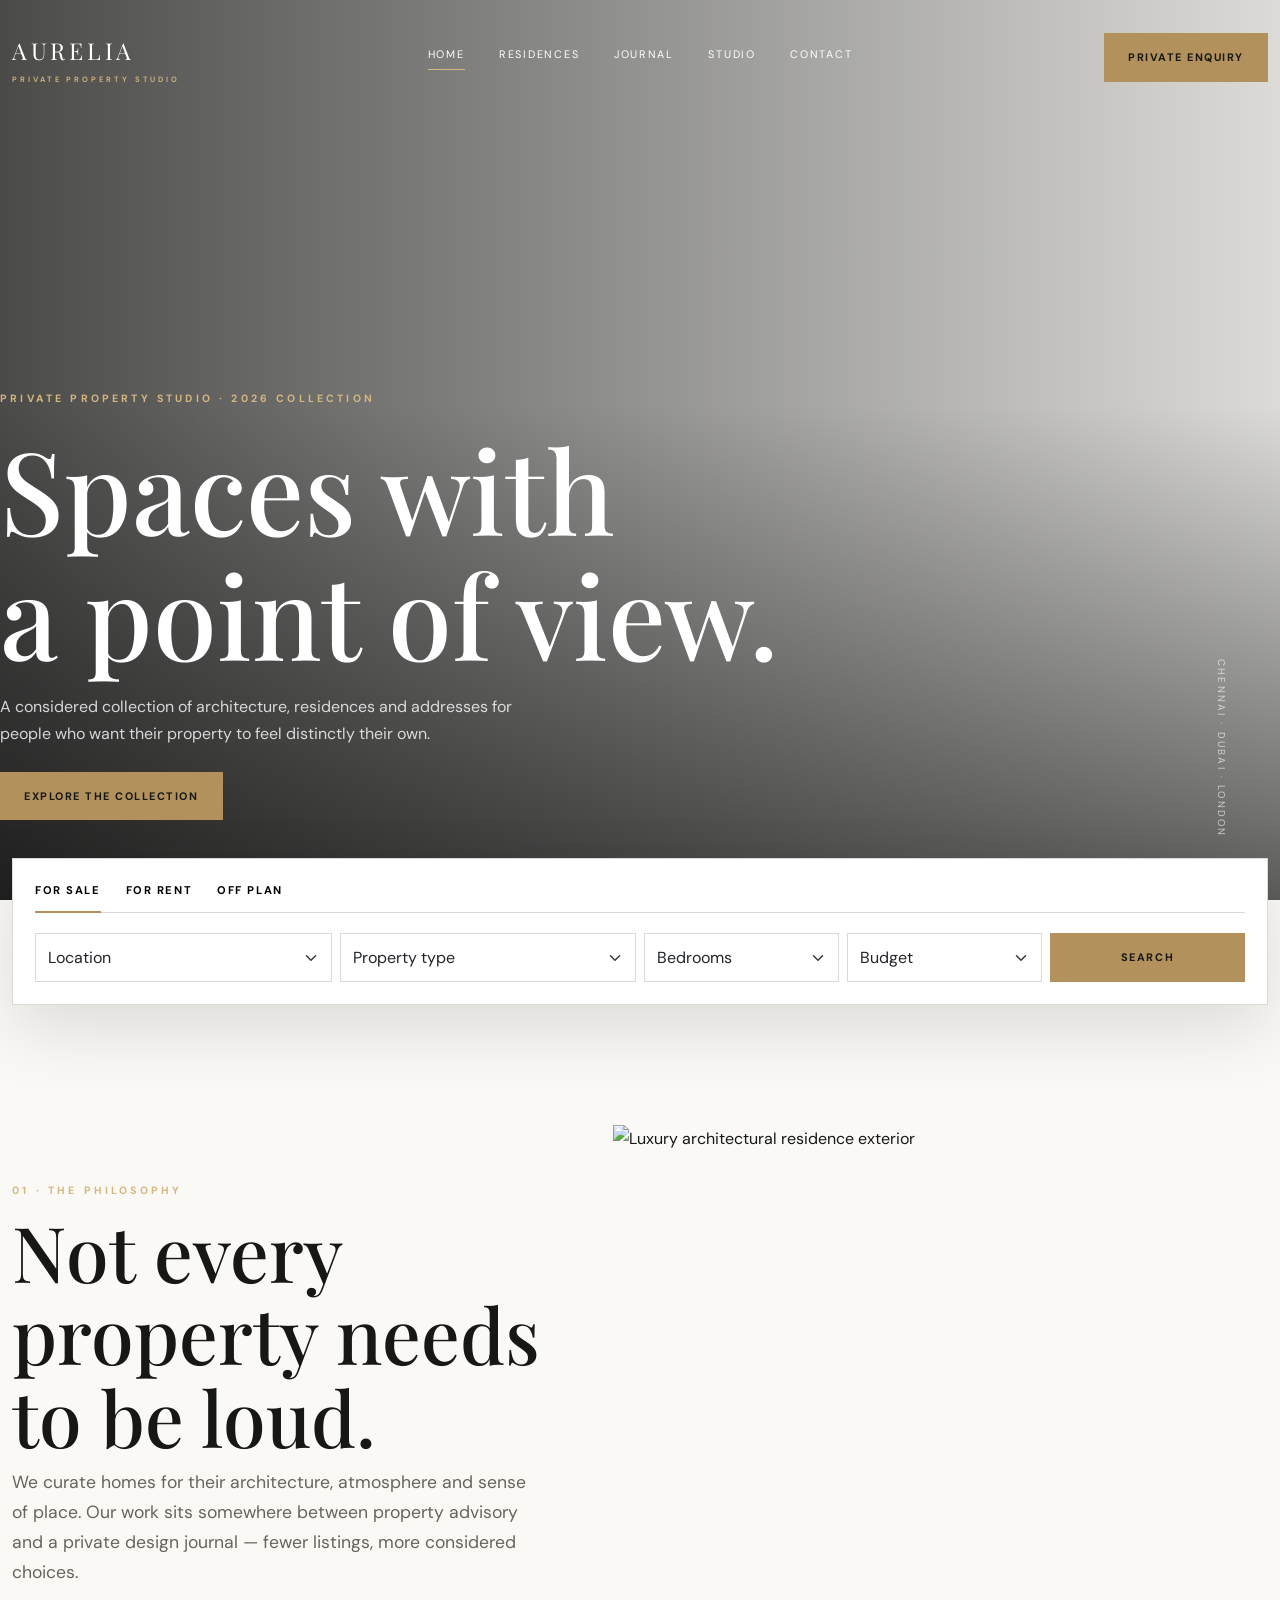
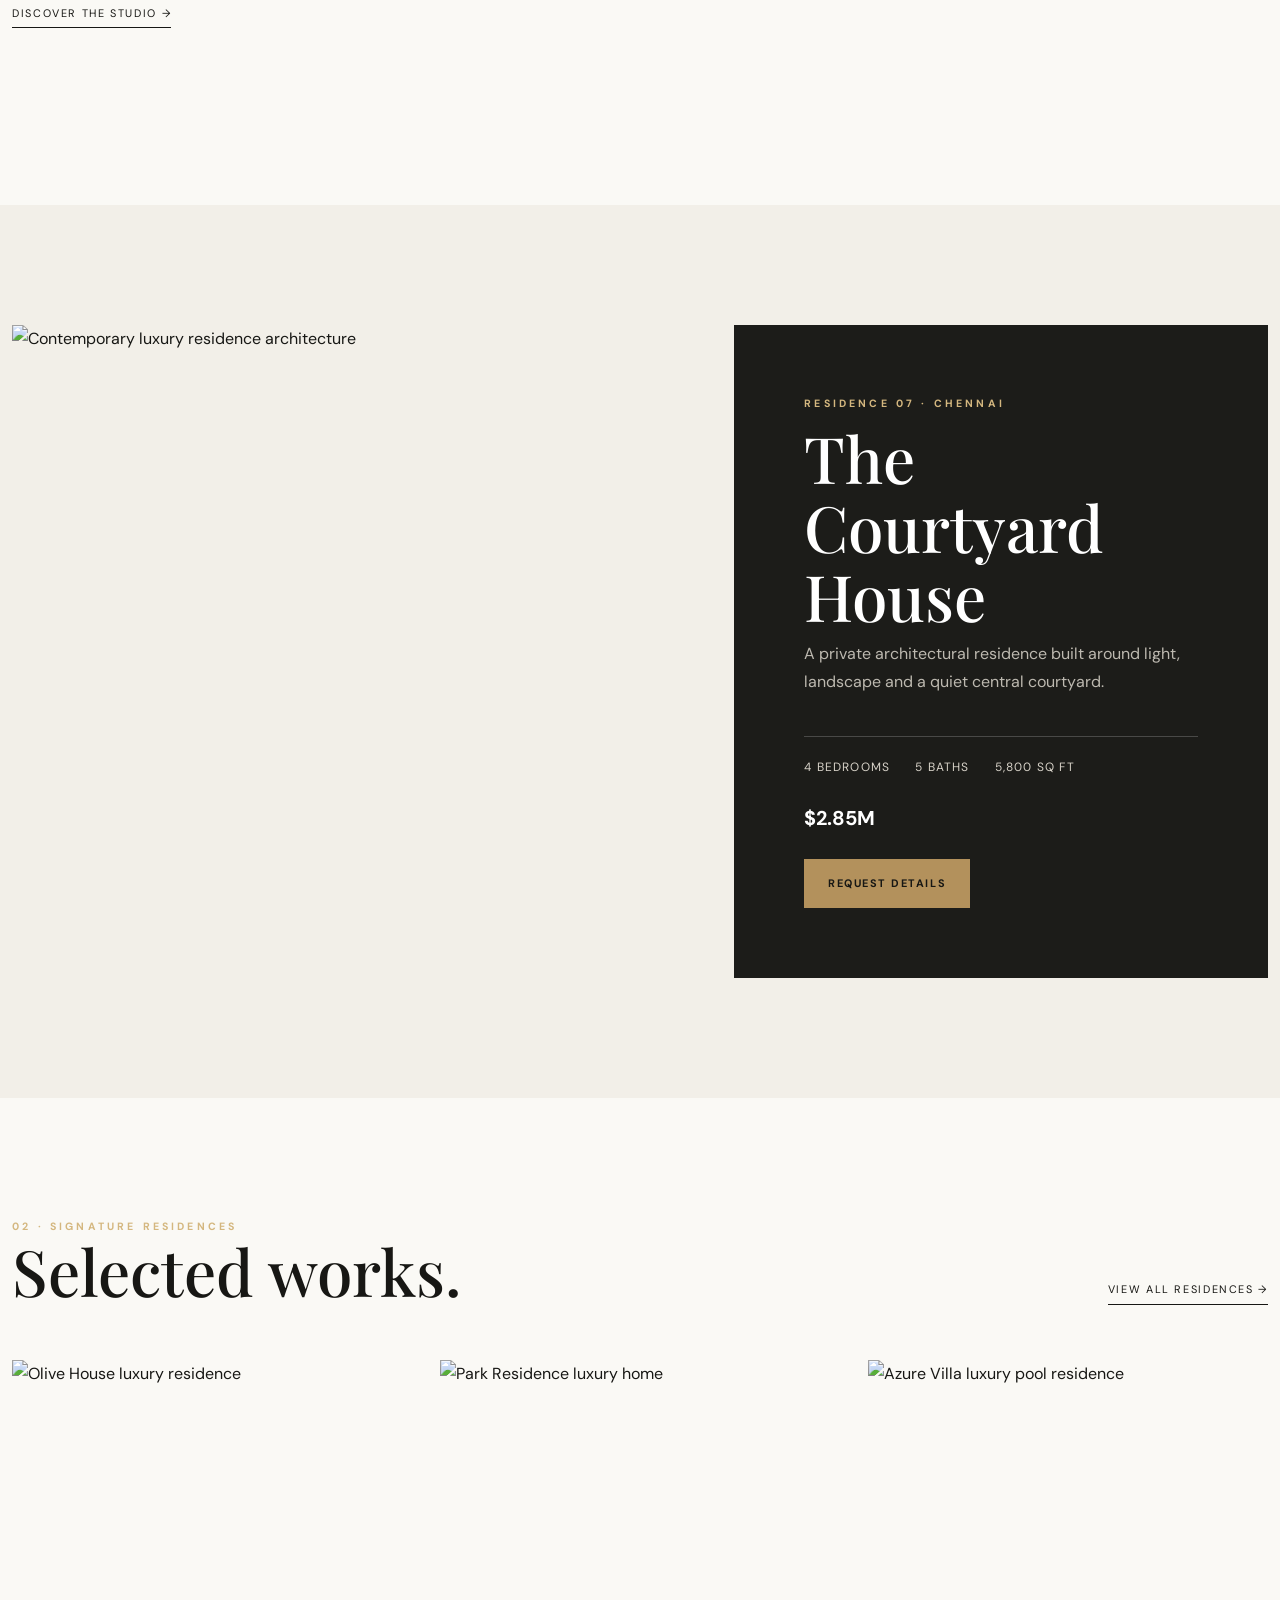
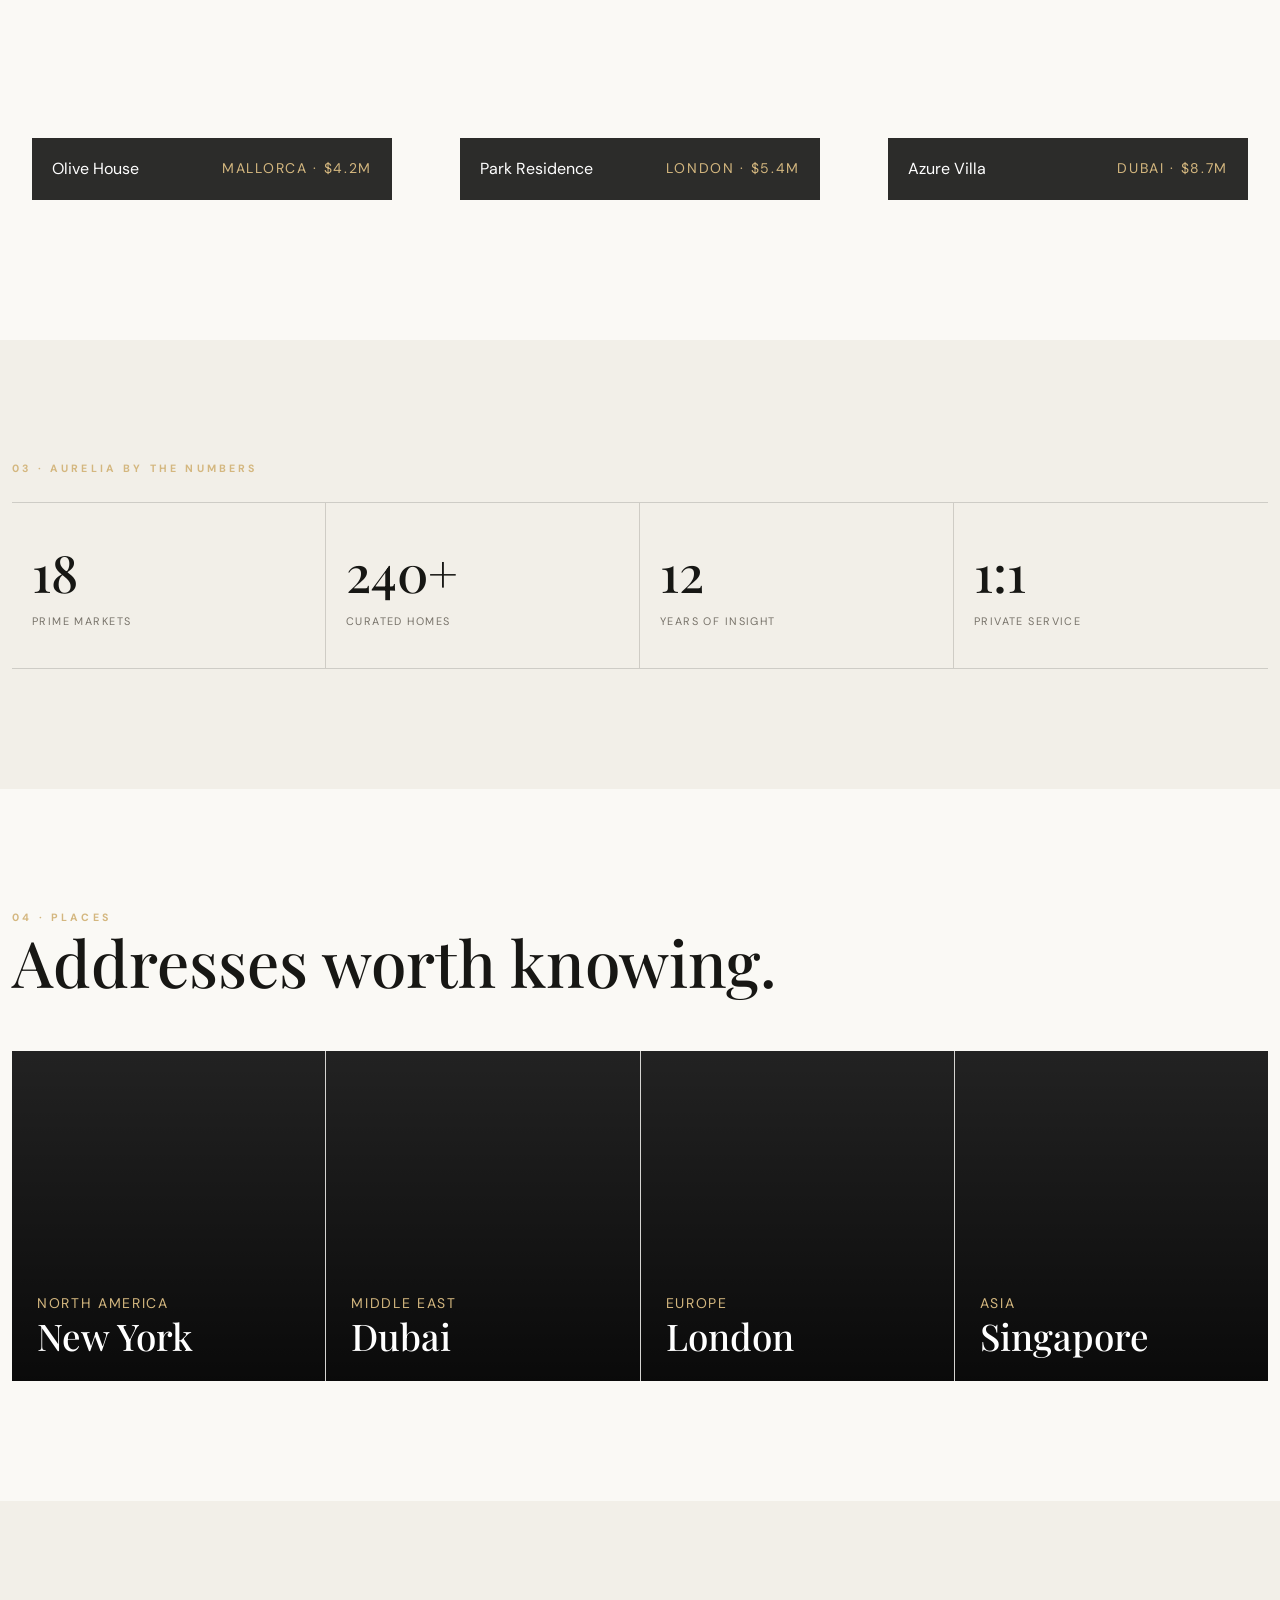
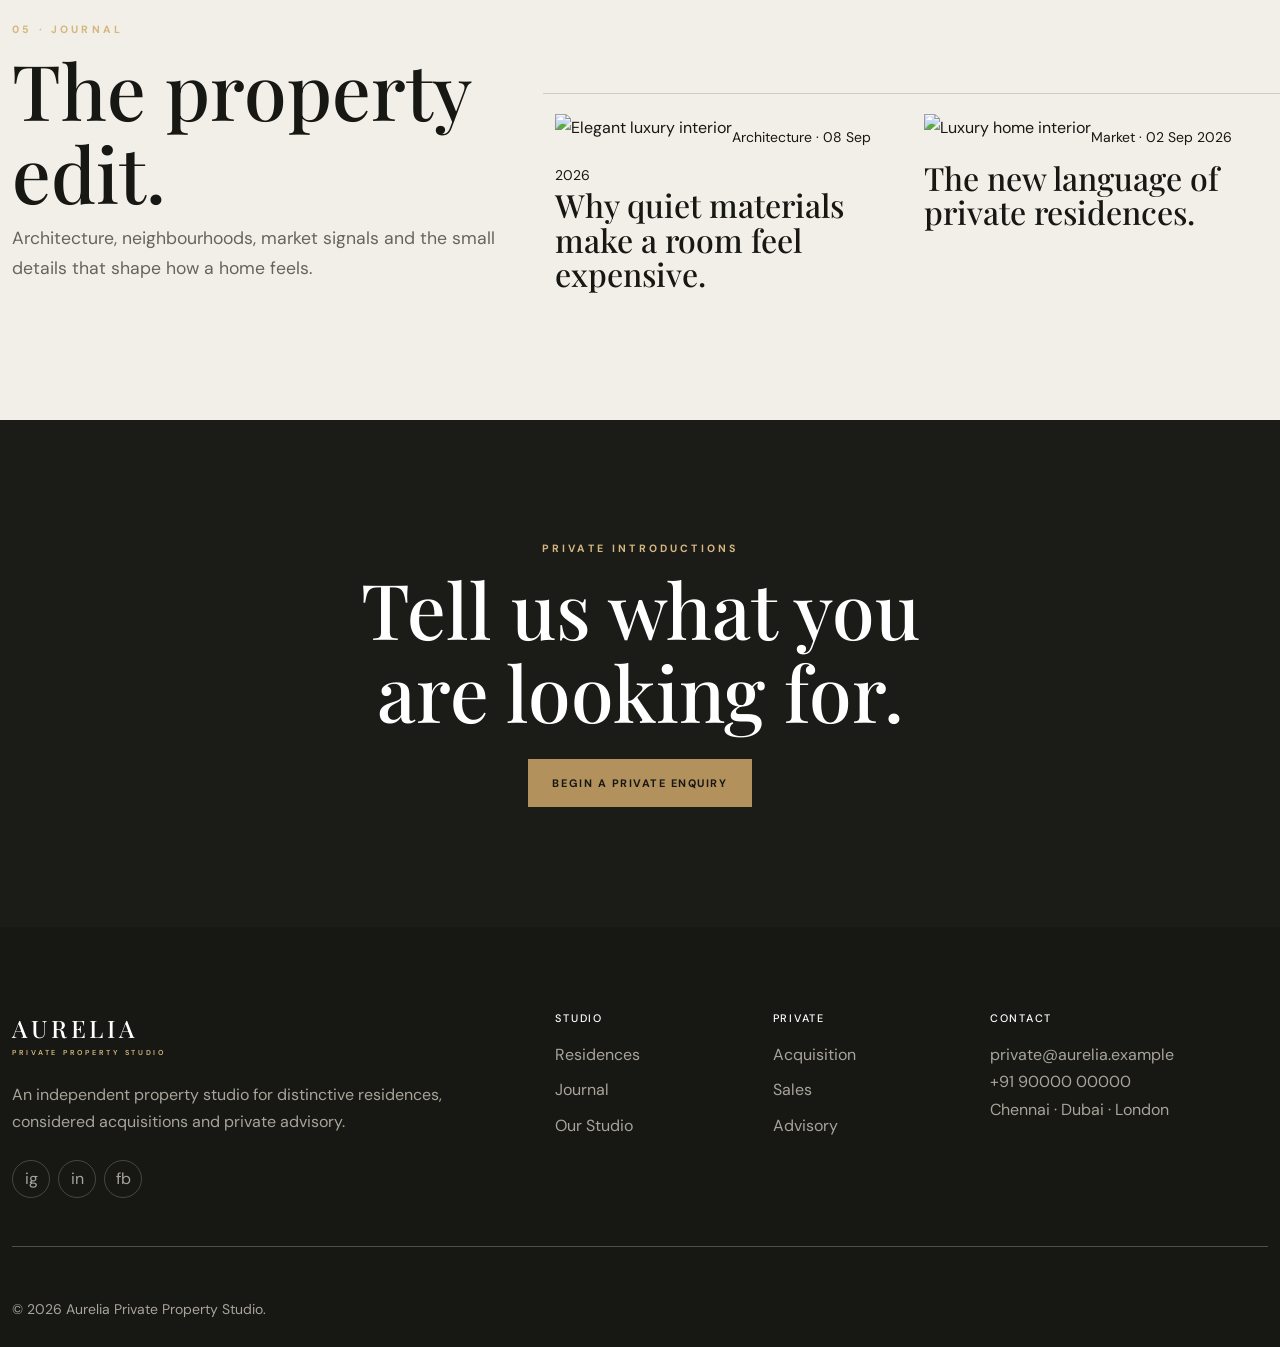
==== index.html @ 0b0d0313 "first commit" ====
<!doctype html><html lang="en"><head><meta charset="utf-8"><meta name="viewport" content="width=device-width,initial-scale=1"><title>Home | Aurelia Private Property Studio</title><meta name="description" content="Architecture-led luxury real estate, distinctive residences and private property advisory."><meta name="robots" content="index,follow"><link rel="icon" href="assets/images/favicon.svg"><link href="https://cdn.jsdelivr.net/npm/bootstrap@5.3.3/dist/css/bootstrap.min.css" rel="stylesheet"><link rel="stylesheet" href="assets/css/style.css"></head><body><nav class="navbar navbar-expand-lg"><div class="container d-flex align-items-center"><a class="navbar-brand" href="index.html">AURELIA<span>PRIVATE PROPERTY STUDIO</span></a><button class="navbar-toggler" type="button" data-bs-toggle="collapse" data-bs-target="#nav" aria-controls="nav" aria-expanded="false" aria-label="Toggle navigation"><span class="navbar-toggler-icon"></span></button><div class="collapse navbar-collapse" id="nav"><ul class="navbar-nav mx-auto"><li><a class="nav-link" href="index.html">Home</a></li><li><a class="nav-link" href="residences.html">Residences</a></li><li><a class="nav-link" href="journal.html">Journal</a></li><li><a class="nav-link" href="studio.html">Studio</a></li><li><a class="nav-link" href="contact.html">Contact</a></li></ul><a class="btn-lux ms-lg-3" href="enquiry.html">Private enquiry</a></div></div></nav>
<header class="hero"><div class="hero-inner container"><div class="hero-kicker">Private property studio · 2026 collection</div><h1>Spaces with<br>a point of view.</h1><p class="hero-copy">A considered collection of architecture, residences and addresses for people who want their property to feel distinctly their own.</p><div class="mt-4"><a class="btn-lux" href="residences.html">Explore the collection</a></div></div><div class="hero-side">Chennai · Dubai · London</div></header>
<section class="search-wrap"><div class="container"><form class="search-box"><div class="search-tabs"><button class="active" type="button">For sale</button><button type="button">For rent</button><button type="button">Off plan</button></div><div class="row g-2"><div class="col-lg-3"><select class="form-select"><option>Location</option><option>Chennai</option><option>Dubai</option><option>London</option><option>Singapore</option></select></div><div class="col-lg-3"><select class="form-select"><option>Property type</option><option>Villa</option><option>Penthouse</option><option>Residence</option><option>Estate</option></select></div><div class="col-lg-2"><select class="form-select"><option>Bedrooms</option><option>2+</option><option>3+</option><option>4+</option><option>5+</option></select></div><div class="col-lg-2"><select class="form-select"><option>Budget</option><option>$1M+</option><option>$3M+</option><option>$5M+</option><option>$10M+</option></select></div><div class="col-lg-2"><button class="btn-lux w-100" type="submit">Search</button></div></div></form></div></section>
<section class="section"><div class="container"><div class="philosophy-grid reveal"><div class="philosophy-copy"><div class="kicker">01 · The philosophy</div><h2 class="display">Not every property needs to be loud.</h2><p class="lead-lg">We curate homes for their architecture, atmosphere and sense of place. Our work sits somewhere between property advisory and a private design journal — fewer listings, more considered choices.</p><a class="line-link align-self-start" href="studio.html">Discover the studio →</a></div><img class="philosophy-image" src="https://images.unsplash.com/photo-1600607688969-a5bfcd646154?auto=format&fit=crop&w=1500&q=88" alt="Luxury architectural residence exterior"></div></div></section>
<section class="section cream"><div class="container"><div class="property-feature reveal"><img src="https://images.unsplash.com/photo-1600585154526-990dced4db0d?auto=format&fit=crop&w=1800&q=90" alt="Contemporary luxury residence architecture"><div class="property-info"><div class="kicker">Residence 07 · Chennai</div><h2>The Courtyard House</h2><p>A private architectural residence built around light, landscape and a quiet central courtyard.</p><div class="property-meta"><span>4 Bedrooms</span><span>5 Baths</span><span>5,800 Sq Ft</span></div><div class="mt-4"><strong style="font-size:1.25rem">$2.85M</strong></div><a class="btn-lux mt-4 align-self-start" href="contact.html">Request details</a></div></div></div></section>
<section class="section"><div class="container"><div class="collection-head reveal"><div><div class="kicker">02 · Signature residences</div><h2>Selected works.</h2></div><a class="line-link" href="residences.html">View all residences →</a></div><div class="signature-grid"><article class="signature-card reveal"><img src="https://images.unsplash.com/photo-1600607688969-a5bfcd646154?auto=format&fit=crop&w=1200&q=88" alt="Olive House luxury residence"><div class="masonry-caption"><span>Olive House</span><small>Mallorca · $4.2M</small></div></article><article class="signature-card reveal"><img src="https://images.unsplash.com/photo-1600607687920-4e2a09cf159d?auto=format&fit=crop&w=1200&q=88" alt="Park Residence luxury home"><div class="masonry-caption"><span>Park Residence</span><small>London · $5.4M</small></div></article><article class="signature-card reveal"><img src="https://images.unsplash.com/photo-1613490493576-7fde63acd811?auto=format&fit=crop&w=1200&q=88" alt="Azure Villa luxury pool residence"><div class="masonry-caption"><span>Azure Villa</span><small>Dubai · $8.7M</small></div></article></div></div></section>
<section class="section cream"><div class="container"><div class="kicker">03 · Aurelia by the numbers</div><div class="number-strip mt-4 reveal"><div class="number"><strong>18</strong><span>Prime markets</span></div><div class="number"><strong>240+</strong><span>Curated homes</span></div><div class="number"><strong>12</strong><span>Years of insight</span></div><div class="number"><strong>1:1</strong><span>Private service</span></div></div></div></section>
<section class="section"><div class="container"><div class="collection-head reveal"><div><div class="kicker">04 · Places</div><h2>Addresses worth knowing.</h2></div></div><div class="locations reveal"><div class="location" style="background-image:url('https://images.unsplash.com/photo-1519501025264-65ba15a82390?auto=format&fit=crop&w=900&q=85')"><div><small>North America</small><h3>New York</h3></div></div><div class="location" style="background-image:url('https://images.unsplash.com/photo-1512453979798-5ea266f8880c?auto=format&fit=crop&w=900&q=85')"><div><small>Middle East</small><h3>Dubai</h3></div></div><div class="location" style="background-image:url('https://images.unsplash.com/photo-1513635269975-59663e0ac1ad?auto=format&fit=crop&w=900&q=85')"><div><small>Europe</small><h3>London</h3></div></div><div class="location" style="background-image:url('https://images.unsplash.com/photo-1525625293386-3f8f99389edd?auto=format&fit=crop&w=900&q=85')"><div><small>Asia</small><h3>Singapore</h3></div></div></div></div></section>
<section class="section cream"><div class="container"><div class="row g-5 align-items-end"><div class="col-lg-5 reveal-left"><div class="kicker">05 · Journal</div><h2 class="display">The property edit.</h2><p class="lead-lg">Architecture, neighbourhoods, market signals and the small details that shape how a home feels.</p></div><div class="col-lg-7"><div class="row g-4"><article class="col-md-6 journal-card reveal"><img src="https://images.unsplash.com/photo-1600566753086-00f18fb6b3ea?auto=format&fit=crop&w=1000&q=88" alt="Elegant luxury interior"><small>Architecture · 08 Sep 2026</small><h3>Why quiet materials make a room feel expensive.</h3></article><article class="col-md-6 journal-card reveal"><img src="https://images.unsplash.com/photo-1600607687920-4e2a09cf159d?auto=format&fit=crop&w=1000&q=88" alt="Luxury home interior"><small>Market · 02 Sep 2026</small><h3>The new language of private residences.</h3></article></div></div></div></div></section>
<section class="section" style="background:#1b1b18;color:#fff"><div class="container text-center reveal"><div class="kicker">Private introductions</div><h2 class="display">Tell us what you<br>are looking for.</h2><a class="btn-lux mt-3" href="enquiry.html">Begin a private enquiry</a></div></section>
<footer class="footer"><div class="container"><div class="row g-5"><div class="col-12 col-md-6 col-lg-5"><div class="brand">AURELIA<span>PRIVATE PROPERTY STUDIO</span></div><p class="mt-4">An independent property studio for distinctive residences, considered acquisitions and private advisory.</p><div class="social mt-4"><a href="#">ig</a><a href="#">in</a><a href="#">fb</a></div></div><div class="col-12 col-md-6 col-lg-2"><h5>Studio</h5><div class="d-grid gap-2 mt-3"><a href="residences.html">Residences</a><a href="journal.html">Journal</a><a href="studio.html">Our Studio</a></div></div><div class="col-12 col-md-6 col-lg-2"><h5>Private</h5><div class="d-grid gap-2 mt-3"><a href="contact.html">Acquisition</a><a href="contact.html">Sales</a><a href="contact.html">Advisory</a></div></div><div class="col-12 col-md-6 col-lg-3"><h5>Contact</h5><p class="mt-3">private@aurelia.example<br>+91 90000 00000<br>Chennai · Dubai · London</p></div></div><hr class="border-light opacity-25 my-5"><small>© <span data-year></span> Aurelia Private Property Studio.</small></div></footer><a class="back" href="#">↑</a><script src="https://cdn.jsdelivr.net/npm/bootstrap@5.3.3/dist/js/bootstrap.bundle.min.js"></script><script src="assets/js/main.js"></script></body></html>
---- assets/css/style.css ----
@import url('https://fonts.googleapis.com/css2?family=DM+Sans:wght@400;500;600&family=Playfair+Display:wght@400;500;600&display=swap');

:root {
  --ink: #171714;
  --cream: #f2efe8;
  --paper: #faf9f5;
  --stone: #b7b0a3;
  --gold: #b3915c;
  --line: rgba(23, 23, 20, .16);
  --ease: cubic-bezier(.16, 1, .3, 1)
}

* {
  box-sizing: border-box
}

html {
  scroll-behavior: smooth
}

body {
  margin: 0;
  background: var(--paper);
  color: var(--ink);
  font-family: "DM Sans", Arial, sans-serif;
  line-height: 1.7;
  overflow-x: hidden
}

h1,
h2,
h3,
h4 {
  font-family: "Playfair Display", Georgia, serif;
  font-weight: 500;
  line-height: 1.08
}

a {
  text-decoration: none;
  color: inherit
}

.container {
  max-width: 1280px
}

.navbar {
  position: absolute;
  top: 0;
  left: 0;
  right: 0;
  z-index: 1000;
  padding: 26px 0;
  color: #fff;
  transition: .5s var(--ease)
}

.navbar.scrolled {
  position: fixed;
  background: rgba(23, 23, 20, .94);
  padding: 16px 0;
  backdrop-filter: blur(15px)
}

.navbar-brand {
  font-family: "Playfair Display", serif;
  font-size: 1.45rem;
  letter-spacing: .16em;
  color: #fff !important
}

.navbar-brand span {
  display: block;
  font: 600 .48rem "DM Sans";
  letter-spacing: .38em;
  color: #d4b77f;
  margin-top: 4px
}

.nav-link {
  color: #fff !important;
  font-size: .68rem;
  text-transform: uppercase;
  letter-spacing: .16em;
  margin: 0 .45rem
}

.nav-link:after {
  content: "";
  display: block;
  width: 0;
  height: 1px;
  background: #d4b77f;
  transition: .4s var(--ease);
  margin-top: 5px
}

.nav-link:hover:after,
.nav-link.active:after {
  width: 100%
}

.btn-lux {
  display: inline-flex;
  align-items: center;
  justify-content: center;
  border: 1px solid var(--gold);
  background: var(--gold);
  color: #171714;
  padding: 14px 23px;
  font-size: .68rem;
  text-transform: uppercase;
  letter-spacing: .14em;
  font-weight: 700;
  transition: .4s var(--ease)
}

.btn-lux:hover {
  background: #171714;
  color: var(--gold);
  border-color: var(--gold);
  transform: translateY(-3px)
}

.hero {
  min-height: 100vh;
  position: relative;
  color: #fff;
  display: flex;
  align-items: end;
  background: linear-gradient(90deg, rgba(0, 0, 0, .7), rgba(0, 0, 0, .12)), url("https://images.unsplash.com/photo-1600607687939-ce8a6c25118c?auto=format&fit=crop&w=2400&q=90") center/cover;
  overflow: hidden
}

.hero:after {
  content: "";
  position: absolute;
  inset: 0;
  background: linear-gradient(0deg, rgba(0, 0, 0, .58), transparent 55%);
  pointer-events: none
}

.hero-inner {
  position: relative;
  z-index: 2;
  padding: 170px 0 80px
}

.hero-kicker,
.kicker {
  font-size: .66rem;
  letter-spacing: .3em;
  text-transform: uppercase;
  color: #d4b77f;
  font-weight: 700
}

.hero h1 {
  font-size: clamp(4rem, 9vw, 9.2rem);
  max-width: 950px;
  margin: 18px 0
}

.hero-copy {
  max-width: 560px;
  font-size: 1rem;
  color: rgba(255, 255, 255, .8)
}

.hero-side {
  position: absolute;
  right: 4%;
  bottom: 7%;
  z-index: 3;
  writing-mode: vertical-rl;
  text-transform: uppercase;
  letter-spacing: .22em;
  font-size: .62rem;
  color: rgba(255, 255, 255, .65)
}

.search-wrap {
  position: relative;
  margin-top: -42px;
  z-index: 10
}

.search-box {
  background: #fff;
  border: 1px solid var(--line);
  padding: 22px;
  box-shadow: 0 25px 70px rgba(0, 0, 0, .12)
}

.search-tabs {
  display: flex;
  gap: 25px;
  margin-bottom: 20px;
  border-bottom: 1px solid var(--line)
}

.search-tabs button {
  border: 0;
  background: none;
  padding: 0 0 12px;
  font-size: .7rem;
  text-transform: uppercase;
  letter-spacing: .14em;
  font-weight: 700;
  position: relative
}

.search-tabs button.active:after {
  content: "";
  position: absolute;
  bottom: -1px;
  left: 0;
  width: 100%;
  height: 2px;
  background: var(--gold)
}

.form-control,
.form-select {
  border-radius: 0;
  border: 1px solid var(--line);
  min-height: 49px
}

.section {
  padding: 120px 0
}

.cream {
  background: var(--cream)
}

.intro-grid {
  display: grid;
  grid-template-columns: 1fr 1.45fr;
  gap: 9vw;
  align-items: start
}

.display {
  font-size: clamp(3rem, 6vw, 6.5rem);
  margin: .6rem 0
}

.lead-lg {
  font-size: 1.1rem;
  color: #68645d;
  max-width: 650px
}

.editorial-img {
  width: 100%;
  object-fit: cover
}

.tall {
  height: 690px
}

.wide {
  height: 560px
}

.property-feature {
  display: grid;
  grid-template-columns: 1.15fr .85fr;
  min-height: 650px
}

.property-feature img {
  width: 100%;
  height: 100%;
  object-fit: cover
}

.property-info {
  padding: 70px;
  background: #1c1c19;
  color: #fff;
  display: flex;
  flex-direction: column;
  justify-content: end
}

.property-info h2 {
  font-size: clamp(3rem, 5vw, 5.6rem);
  margin: 10px 0
}

.property-info p {
  color: #bdb9b0;
  max-width: 430px
}

.property-meta {
  display: flex;
  gap: 25px;
  flex-wrap: wrap;
  border-top: 1px solid rgba(255, 255, 255, .2);
  padding-top: 20px;
  margin-top: 25px;
  color: #d7d2c8;
  font-size: .75rem;
  text-transform: uppercase;
  letter-spacing: .1em
}

.collection-head {
  display: flex;
  justify-content: space-between;
  align-items: end;
  margin-bottom: 55px
}

.collection-head h2 {
  font-size: clamp(3rem, 5vw, 5.5rem);
  margin: 0
}

.line-link {
  font-size: .68rem;
  text-transform: uppercase;
  letter-spacing: .15em;
  border-bottom: 1px solid var(--ink);
  padding-bottom: 5px
}

.masonry {
  columns: 2 360px;
  column-gap: 28px
}

.masonry-item {
  break-inside: avoid;
  margin-bottom: 28px;
  position: relative;
  overflow: hidden
}

.masonry-item img {
  width: 100%;
  display: block;
  transition: 1s var(--ease)
}

.masonry-item:hover img {
  transform: scale(1.045)
}

.masonry-caption {
  position: absolute;
  left: 18px;
  right: 18px;
  bottom: 18px;
  background: rgba(23, 23, 20, .9);
  color: #fff;
  padding: 17px 20px;
  display: flex;
  justify-content: space-between;
  align-items: center
}

.masonry-caption small {
  color: #d4b77f;
  text-transform: uppercase;
  letter-spacing: .12em
}

.number-strip {
  display: grid;
  grid-template-columns: repeat(4, 1fr);
  border-top: 1px solid var(--line);
  border-bottom: 1px solid var(--line)
}

.number {
  padding: 35px 20px;
  border-right: 1px solid var(--line)
}

.number:last-child {
  border: 0
}

.number strong {
  font: 500 3.2rem "Playfair Display";
  display: block
}

.number span {
  font-size: .68rem;
  text-transform: uppercase;
  letter-spacing: .13em;
  color: #777269
}

.locations {
  display: grid;
  grid-template-columns: repeat(4, 1fr);
  gap: 1px;
  background: var(--line)
}

.location {
  min-height: 330px;
  background: #222;
  color: #fff;
  padding: 25px;
  display: flex;
  align-items: end;
  background-size: cover;
  background-position: center;
  position: relative
}

.location:after {
  content: "";
  position: absolute;
  inset: 0;
  background: linear-gradient(0deg, rgba(0, 0, 0, .7), transparent)
}

.location div {
  position: relative;
  z-index: 1
}

.location h3 {
  font-size: 2.3rem;
  margin: 0
}

.location small {
  color: #d4b77f;
  text-transform: uppercase;
  letter-spacing: .12em
}

.journal-card {
  border-top: 1px solid var(--line);
  padding-top: 20px
}

.journal-card img {
  width: 100%;
  height: 260px;
  object-fit: cover;
  margin-bottom: 20px
}

.journal-card h3 {
  font-size: 2rem
}

.journal-card:hover img {
  filter: contrast(1.06)
}

.page-head {
  padding: 190px 0 90px;
  background: #1b1b18;
  color: #fff
}

.page-head h1 {
  font-size: clamp(4rem, 8vw, 8rem);
  margin: 10px 0
}

.page-head p {
  max-width: 650px;
  color: #bcb8af
}

.studio-block {
  display: grid;
  grid-template-columns: 1fr 1fr;
  gap: 0
}

.studio-block img {
  width: 100%;
  height: 600px;
  object-fit: cover
}

.studio-copy {
  padding: 70px;
  background: var(--cream);
  display: flex;
  flex-direction: column;
  justify-content: center
}

.service {
  padding: 28px 0;
  border-top: 1px solid var(--line);
  display: grid;
  grid-template-columns: 100px 1fr;
  gap: 20px
}

.service:last-child {
  border-bottom: 1px solid var(--line)
}

.service-num {
  font: 2rem "Playfair Display";
  color: var(--gold)
}

.contact-grid {
  display: grid;
  grid-template-columns: .75fr 1.25fr;
  gap: 70px
}

.contact-details {
  border-top: 1px solid var(--line)
}

.contact-row {
  padding: 20px 0;
  border-bottom: 1px solid var(--line)
}

.contact-row small {
  text-transform: uppercase;
  letter-spacing: .14em;
  color: #777269
}

.contact-row a {
  display: block;
  font-size: 1.1rem;
  margin-top: 5px
}

.map {
  width: 100%;
  height: 450px;
  border: 0;
  filter: grayscale(1)
}

.footer {
  background: #171714;
  color: #a8a49a;
  padding: 85px 0 25px
}

.footer .brand {
  font: 500 1.5rem "Playfair Display";
  letter-spacing: .16em;
  color: #fff
}

.footer .brand span {
  display: block;
  font: 600 .45rem "DM Sans";
  letter-spacing: .38em;
  color: #d4b77f;
  margin-top: 4px
}

.footer h5 {
  color: #fff;
  font-family: "DM Sans";
  font-size: .68rem;
  text-transform: uppercase;
  letter-spacing: .16em
}

.footer a:hover {
  color: #d4b77f
}

.social {
  display: flex;
  gap: 8px
}

.social a {
  width: 38px;
  height: 38px;
  border: 1px solid rgba(255, 255, 255, .2);
  display: grid;
  place-items: center;
  border-radius: 50%;
  transition: .35s
}

.social a:hover {
  background: var(--gold);
  color: #171714;
  transform: translateY(-4px)
}

.reveal {
  opacity: 0;
  transform: translateY(45px);
  transition: 1s var(--ease)
}

.reveal.show {
  opacity: 1;
  transform: none
}

.reveal-left {
  opacity: 0;
  transform: translateX(-60px);
  transition: 1s var(--ease)
}

.reveal-left.show {
  opacity: 1;
  transform: none
}

.reveal-right {
  opacity: 0;
  transform: translateX(60px);
  transition: 1s var(--ease)
}

.reveal-right.show {
  opacity: 1;
  transform: none
}

.back {
  position: fixed;
  right: 20px;
  bottom: 20px;
  width: 44px;
  height: 44px;
  background: var(--gold);
  display: none;
  place-items: center;
  z-index: 900
}

@media(max-width:991px) {
  .navbar .navbar-collapse {
    background: #171714;
    padding: 15px
  }

  .hero h1 {
    font-size: clamp(3.3rem, 11vw, 6rem)
  }

  .intro-grid,
  .property-feature,
  .studio-block,
  .contact-grid {
    grid-template-columns: 1fr
  }

  .property-feature {
    min-height: auto
  }

  .property-feature img {
    height: 520px
  }

  .property-info {
    min-height: 480px
  }

  .locations {
    grid-template-columns: repeat(2, 1fr)
  }

  .number-strip {
    grid-template-columns: repeat(2, 1fr)
  }

  .number:nth-child(2) {
    border-right: 0
  }

  .number:nth-child(-n+2) {
    border-bottom: 1px solid var(--line)
  }
}

@media(max-width:575px) {
  .navbar {
    padding: 18px 0
  }

  .hero {
    min-height: 90vh
  }

  .hero-inner {
    padding: 140px 0 60px
  }

  .hero h1 {
    font-size: 3.5rem
  }

  .hero-side {
    display: none
  }

  .section {
    padding: 75px 0
  }

  .search-wrap {
    margin-top: 0
  }

  .search-tabs {
    gap: 15px;
    overflow: auto
  }

  .property-feature img {
    height: 330px
  }

  .property-info {
    padding: 40px 25px
  }

  .property-info h2 {
    font-size: 3.2rem
  }

  .locations {
    grid-template-columns: 1fr
  }

  .number-strip {
    grid-template-columns: 1fr 1fr
  }

  .number {
    padding: 25px 12px
  }

  .number strong {
    font-size: 2.4rem
  }

  .wide {
    height: 330px
  }

  .tall {
    height: 430px
  }

  .studio-block img {
    height: 400px
  }

  .studio-copy {
    padding: 45px 25px
  }

  .contact-grid {
    gap: 45px
  }

  .page-head {
    padding: 150px 0 65px
  }
}

@media(prefers-reduced-motion:reduce) {

  *,
  *:before,
  *:after {
    animation: none !important;
    transition: none !important;
    scroll-behavior: auto !important
  }
}

.navbar-toggler {
  border: 1px solid rgba(255, 255, 255, .45) !important;
  border-radius: 0;
  padding: 7px 9px
}

.navbar-toggler-icon {
  filter: invert(1);
  width: 1.25em;
  height: 1.25em
}

.navbar .navbar-collapse {
  align-items: center
}

@media(min-width:992px) {
  .navbar .navbar-collapse {
    display: flex !important
  }

  .navbar .navbar-nav {
    align-items: center
  }

  .navbar-toggler {
    display: none
  }
}

@media(max-width:991.98px) {
  .navbar {
    padding: 16px 0
  }

  .navbar .container {
    position: relative
  }

  .navbar .navbar-collapse {
    margin-top: 14px;
    padding: 18px 18px 20px;
    background: rgba(23, 23, 20, .98);
    border: 1px solid rgba(255, 255, 255, .12);
    box-shadow: 0 18px 45px rgba(0, 0, 0, .2)
  }

  .navbar .navbar-nav {
    width: 100%;
    margin: 0 !important
  }

  .navbar .nav-item,
  .navbar-nav>li {
    width: 100%
  }

  .navbar .nav-link {
    display: block;
    padding: 11px 0;
    margin: 0;
    border-bottom: 1px solid rgba(255, 255, 255, .1)
  }

  .navbar .nav-link:after {
    display: none
  }

  .navbar .btn-lux {
    width: 100%;
    margin: 16px 0 0 !important
  }

  .hero-inner {
    width: 100%
  }

  .search-box {
    padding: 18px
  }

  .intro-grid {
    gap: 40px
  }

  .collection-head {
    gap: 25px;
    flex-wrap: wrap
  }

  .locations {
    grid-template-columns: repeat(2, 1fr)
  }
}

@media(max-width:767.98px) {
  .container {
    --bs-gutter-x: 1.25rem
  }

  .hero {
    min-height: 820px
  }

  .hero-inner {
    padding: 145px 0 65px
  }

  .hero h1 {
    font-size: clamp(3rem, 15vw, 4.5rem);
    word-break: normal
  }

  .hero-copy {
    font-size: .92rem
  }

  .section {
    padding: 70px 0
  }

  .display {
    font-size: clamp(2.7rem, 12vw, 4.5rem)
  }

  .property-feature {
    display: block
  }

  .property-feature img {
    height: 360px
  }

  .property-info {
    min-height: auto;
    padding: 42px 25px
  }

  .property-info h2 {
    font-size: 3rem
  }

  .masonry {
    columns: 1
  }

  .masonry-item {
    margin-bottom: 20px
  }

  .masonry-caption {
    left: 12px;
    right: 12px;
    bottom: 12px;
    padding: 13px 15px;
    gap: 12px
  }

  .number-strip {
    grid-template-columns: 1fr 1fr
  }

  .number {
    border-right: 1px solid var(--line) !important;
    border-bottom: 1px solid var(--line)
  }

  .number:nth-child(2n) {
    border-right: 0 !important
  }

  .number:nth-last-child(-n+2) {
    border-bottom: 0
  }

  .locations {
    grid-template-columns: 1fr
  }

  .location {
    min-height: 260px
  }

  .studio-block {
    display: block
  }

  .studio-block img {
    height: 360px
  }

  .studio-copy {
    padding: 45px 25px
  }

  .contact-grid {
    display: block
  }

  .contact-grid>form {
    margin-top: 50px
  }

  .map {
    height: 360px
  }

  .page-head {
    padding: 145px 0 65px
  }

  .page-head h1 {
    font-size: clamp(3.5rem, 15vw, 6rem)
  }

  .journal-card img {
    height: 230px
  }
}

@media(max-width:420px) {
  .navbar-brand {
    font-size: 1.18rem;
    letter-spacing: .12em
  }

  .navbar-brand span {
    font-size: .4rem;
    letter-spacing: .28em
  }

  .hero {
    min-height: 760px
  }

  .hero h1 {
    font-size: 3rem
  }

  .search-tabs {
    gap: 12px
  }

  .search-tabs button {
    font-size: .62rem
  }

  .number strong {
    font-size: 2.1rem
  }

  .number span {
    font-size: .58rem
  }

  .property-info h2 {
    font-size: 2.65rem
  }

  .btn-lux {
    padding: 13px 17px
  }
}

/* Requested editorial layout refinements */
.navbar .navbar-nav {
  display: flex;
  flex-direction: row;
  align-items: center;
  gap: .25rem
}

.navbar .nav-link {
  white-space: nowrap
}

.navbar .nav-link:after {
  height: 1px
}

/* Philosophy section: image on the right */
.philosophy-grid {
  display: grid;
  grid-template-columns: .85fr 1.05fr;
  gap: 70px;
  align-items: stretch
}

.philosophy-copy {
  display: flex;
  flex-direction: column;
  justify-content: center
}

.philosophy-image {
  width: 100%;
  height: 100%;
  min-height: 560px;
  object-fit: cover;
  display: block
}

/* Studio image and copy always equal height */
.studio-block {
  align-items: stretch
}

.studio-block>img,
.studio-block>.studio-copy {
  height: auto;
  min-height: 640px
}

/* Services: image left, service list right */
.services-editorial {
  display: grid;
  grid-template-columns: .72fr 1.28fr;
  gap: 70px;
  align-items: stretch
}

.services-editorial-image {
  width: 100%;
  height: 100%;
  min-height: 700px;
  object-fit: cover;
  display: block
}

.services-editorial-list {
  display: flex;
  flex-direction: column;
  justify-content: stretch
}

.services-editorial-list .service {
  flex: 1;
  display: grid;
  align-content: center
}

/* Keep the enquiry CTA visibly navigational */
.private-enquiry-btn {
  cursor: pointer
}

@media(max-width:991.98px) {
  .navbar .navbar-nav {
    display: block
  }

  .navbar .nav-link {
    white-space: normal
  }

  .philosophy-grid,
  .services-editorial {
    grid-template-columns: 1fr;
    gap: 0
  }

  .philosophy-image {
    min-height: 420px
  }

  .studio-block>img,
  .studio-block>.studio-copy {
    min-height: 0
  }

  .services-editorial-image {
    min-height: 420px
  }
}

@media(max-width:767.98px) {

  .philosophy-image,
  .services-editorial-image {
    min-height: 360px
  }

  .services-editorial-list .service {
    flex: initial
  }
}

/* Final layout refinements */
@media(min-width:992px) {
  .navbar .container {
    display: grid !important;
    grid-template-columns: minmax(250px, 1fr) auto minmax(250px, 1fr);
    align-items: center
  }

  .navbar .navbar-collapse {
    display: contents !important
  }

  .navbar .navbar-nav {
    grid-column: 2;
    justify-content: center;
    margin: 0 !important
  }

  .navbar .btn-lux {
    grid-column: 3;
    justify-self: end;
    margin: 0 !important
  }
}

.signature-grid {
  display: grid;
  grid-template-columns: repeat(3, 1fr);
  gap: 28px
}

.signature-card {
  position: relative;
  min-height: 460px;
  overflow: hidden
}

.signature-card img {
  width: 100%;
  height: 460px;
  object-fit: cover;
  display: block;
  transition: transform .7s var(--ease)
}

.signature-card:hover img {
  transform: scale(1.04)
}

.signature-card .masonry-caption {
  left: 20px;
  right: 20px;
  bottom: 20px
}

.archive-grid {
  display: grid;
  grid-template-columns: .75fr 1.25fr;
  gap: 70px;
  align-items: stretch
}

.archive-visual {
  width: 100%;
  object-fit: cover;
  display: block
}

.archive-list .service {
  min-height: 180px;
  align-content: center
}

.enquiry-hero {
  background: #171714;
  color: #fff;
  padding: 170px 0 100px
}

.enquiry-intro {
  display: grid;
  grid-template-columns: .9fr 1.1fr;
  gap: 80px;
  align-items: end
}

.enquiry-steps {
  display: grid;
  grid-template-columns: repeat(3, 1fr);
  gap: 1px;
  background: var(--line)
}

.enquiry-step {
  background: var(--cream);
  padding: 35px 28px;
  min-height: 220px
}

.enquiry-form-wrap {
  display: grid;
  grid-template-columns: .7fr 1.3fr;
  gap: 70px
}

@media(max-width:991.98px) {
  .signature-grid {
    grid-template-columns: repeat(2, 1fr)
  }

  .archive-grid,
  .enquiry-intro,
  .enquiry-form-wrap {
    grid-template-columns: 1fr;
    gap: 40px
  }

  .archive-visual {
    min-height: 420px
  }

  .enquiry-steps {
    grid-template-columns: 1fr
  }
}

@media(max-width:767.98px) {
  .signature-grid {
    grid-template-columns: 1fr
  }

  .signature-card,
  .signature-card img {
    min-height: 360px;
    height: 360px
  }

  .archive-visual {
    min-height: 340px
  }
}
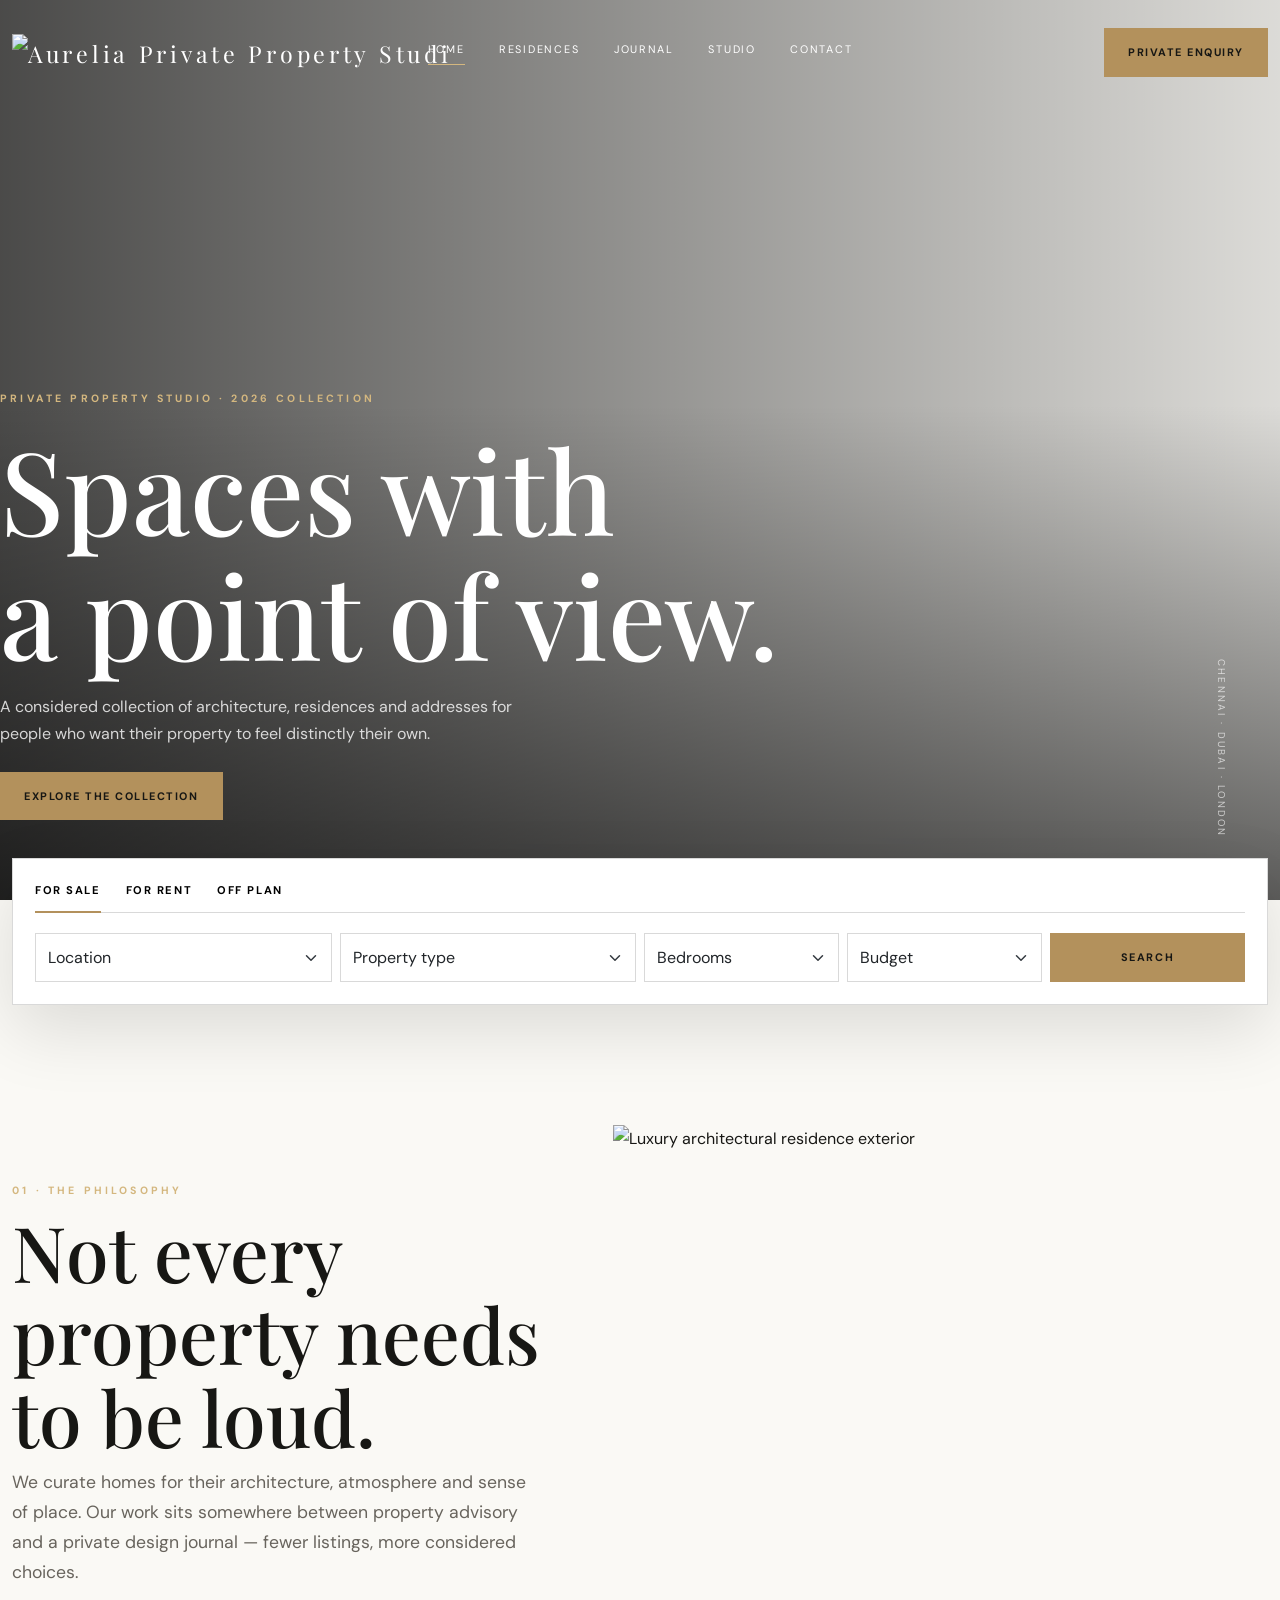
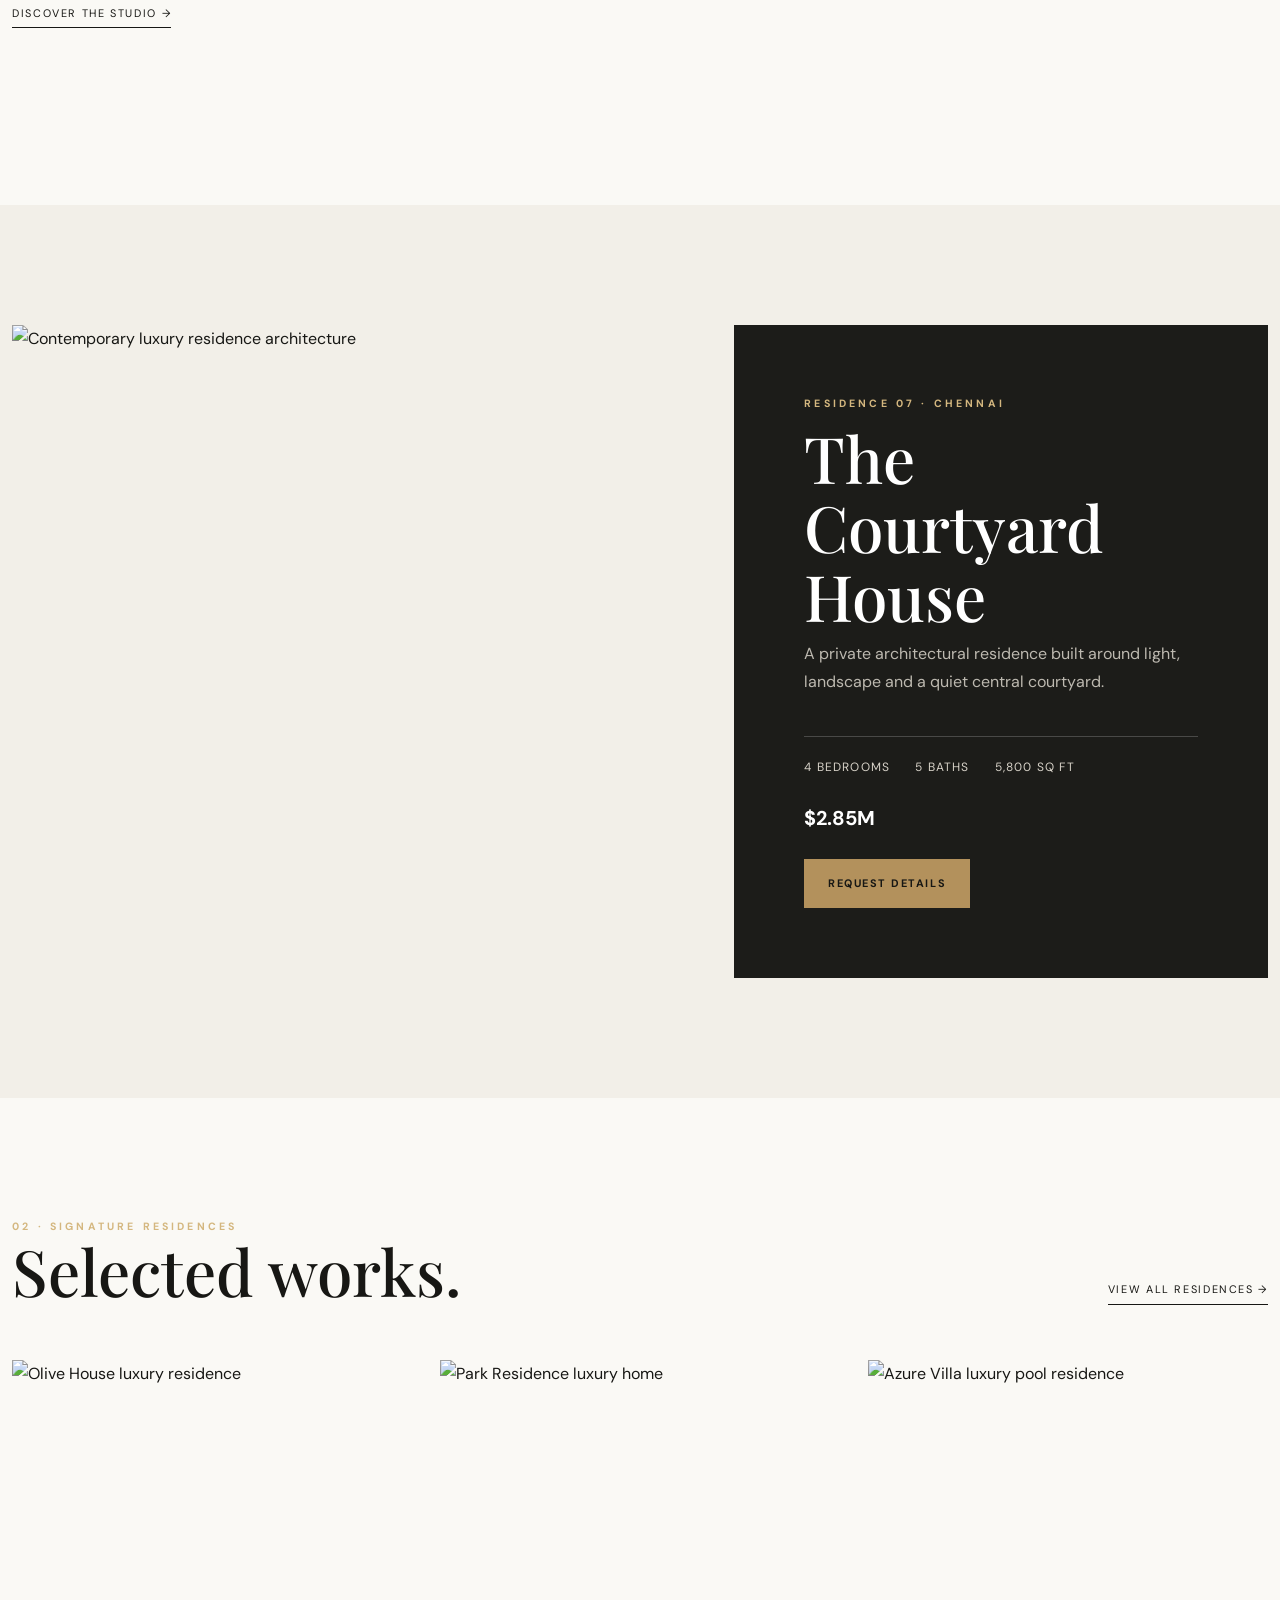
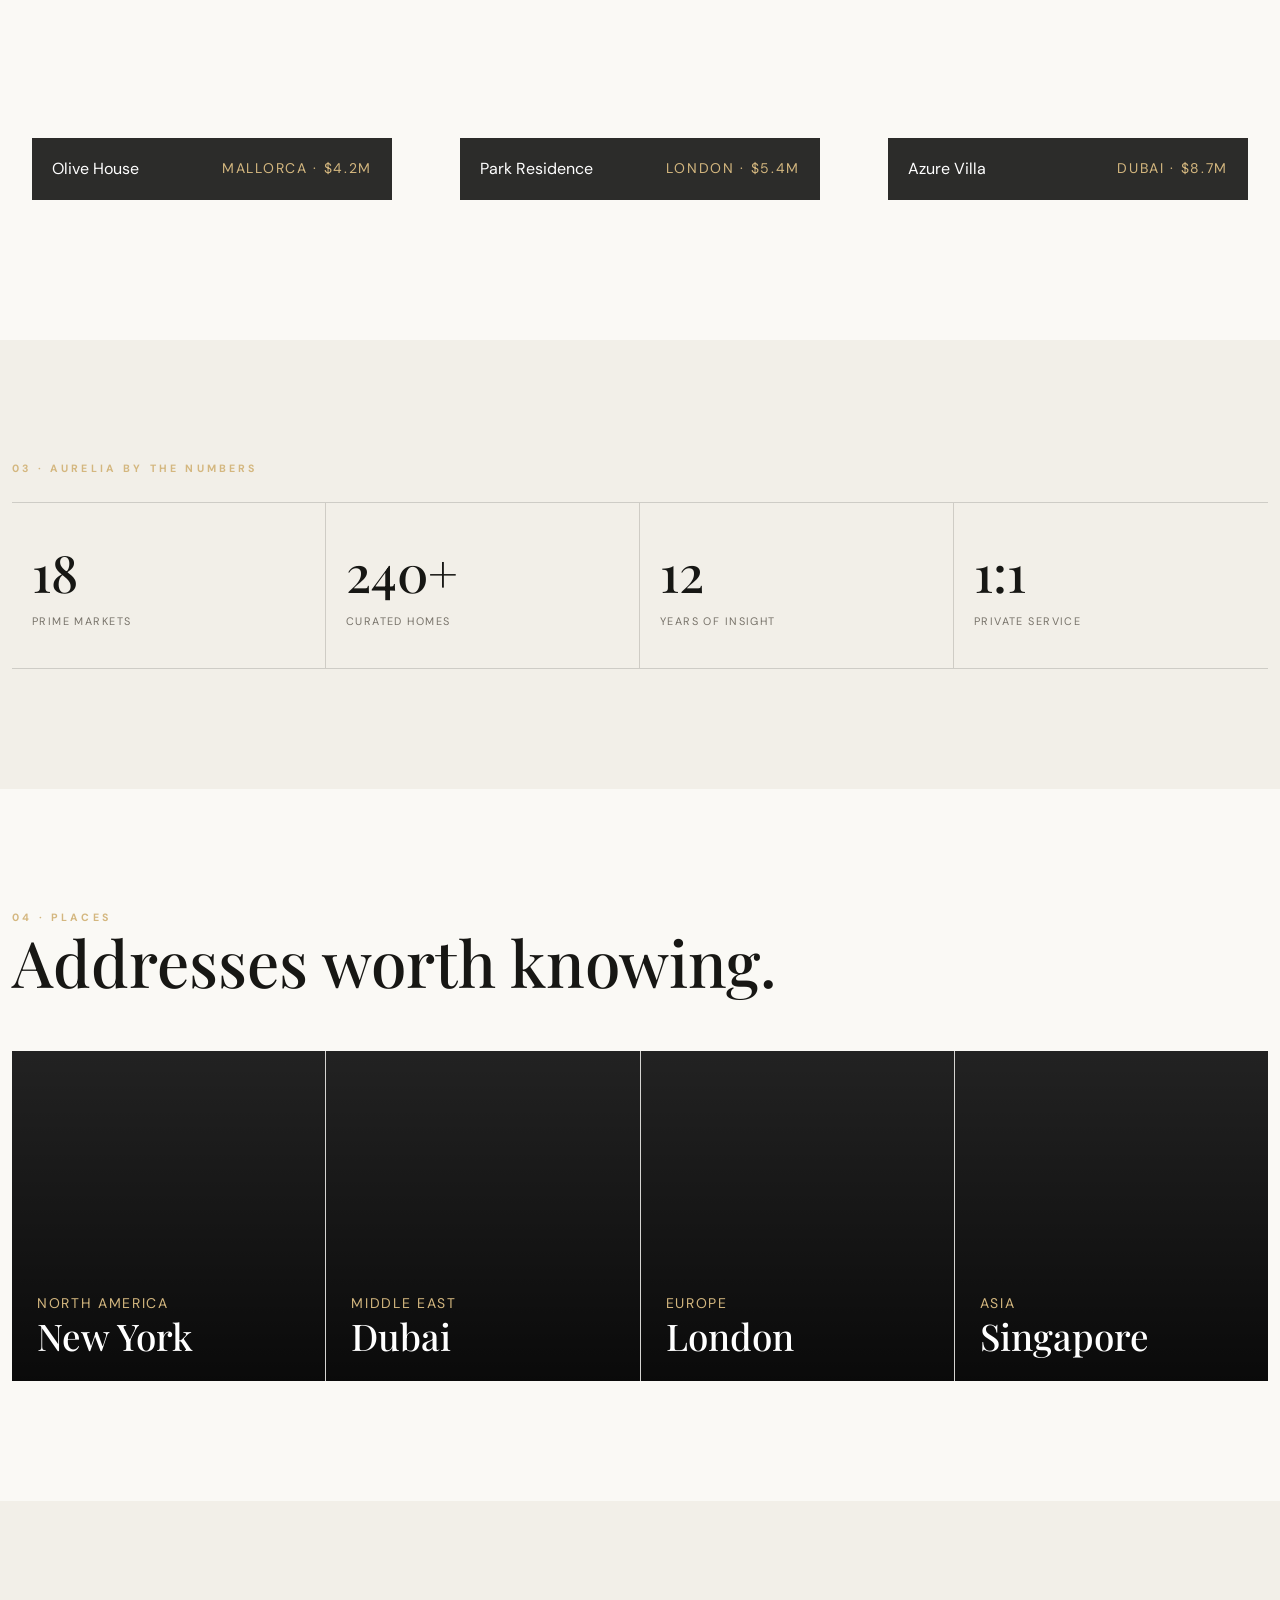
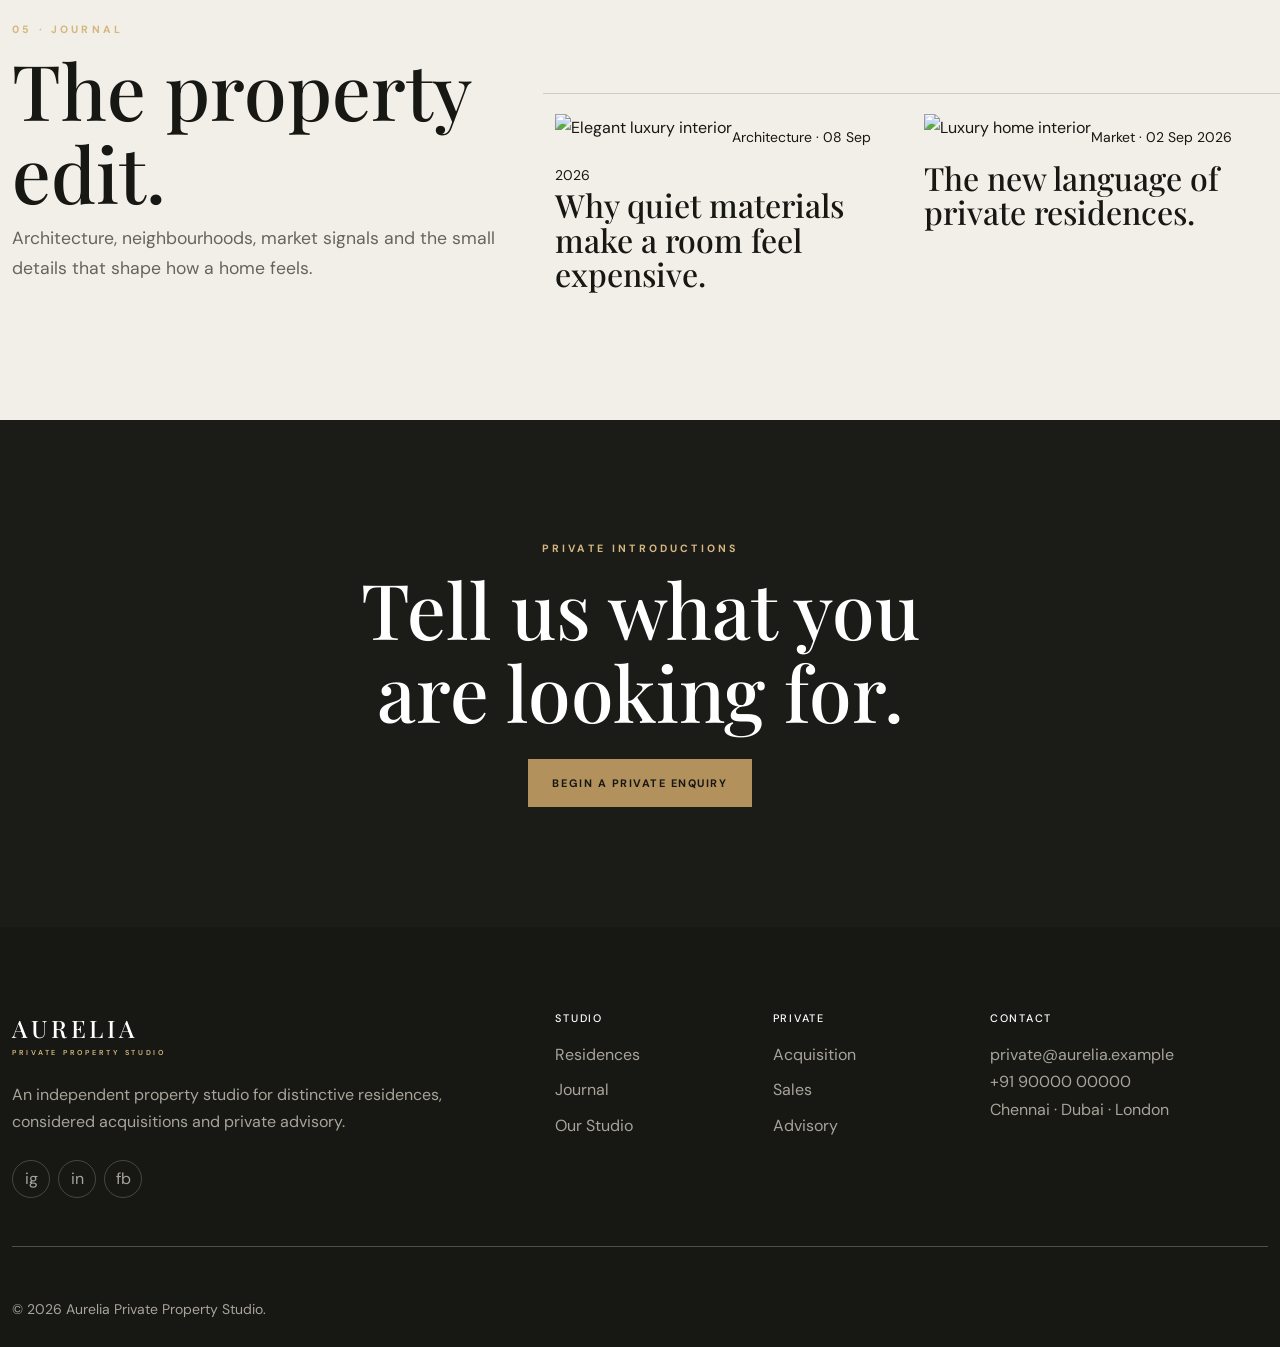
==== commit 711df47b: "corrections" ====
--- a/index.html
+++ b/index.html
@@ -1,4 +1,4 @@
-<!doctype html><html lang="en"><head><meta charset="utf-8"><meta name="viewport" content="width=device-width,initial-scale=1"><title>Home | Aurelia Private Property Studio</title><meta name="description" content="Architecture-led luxury real estate, distinctive residences and private property advisory."><meta name="robots" content="index,follow"><link rel="icon" href="assets/images/favicon.svg"><link href="https://cdn.jsdelivr.net/npm/bootstrap@5.3.3/dist/css/bootstrap.min.css" rel="stylesheet"><link rel="stylesheet" href="assets/css/style.css"></head><body><nav class="navbar navbar-expand-lg"><div class="container d-flex align-items-center"><a class="navbar-brand" href="index.html">AURELIA<span>PRIVATE PROPERTY STUDIO</span></a><button class="navbar-toggler" type="button" data-bs-toggle="collapse" data-bs-target="#nav" aria-controls="nav" aria-expanded="false" aria-label="Toggle navigation"><span class="navbar-toggler-icon"></span></button><div class="collapse navbar-collapse" id="nav"><ul class="navbar-nav mx-auto"><li><a class="nav-link" href="index.html">Home</a></li><li><a class="nav-link" href="residences.html">Residences</a></li><li><a class="nav-link" href="journal.html">Journal</a></li><li><a class="nav-link" href="studio.html">Studio</a></li><li><a class="nav-link" href="contact.html">Contact</a></li></ul><a class="btn-lux ms-lg-3" href="enquiry.html">Private enquiry</a></div></div></nav>
+<!doctype html><html lang="en"><head><meta charset="utf-8"><meta name="viewport" content="width=device-width,initial-scale=1"><title>Home | Aurelia Private Property Studio</title><meta name="description" content="Architecture-led luxury real estate, distinctive residences and private property advisory."><meta name="robots" content="index,follow"><link rel="icon" href="assets/images/favicon.svg"><link href="https://cdn.jsdelivr.net/npm/bootstrap@5.3.3/dist/css/bootstrap.min.css" rel="stylesheet"><link rel="stylesheet" href="assets/css/style.css"></head><body><nav class="navbar navbar-expand-lg"><div class="container d-flex align-items-center"><a class="navbar-brand aurelia-logo" href="index.html" aria-label="Aurelia home"><img src="assets/images/aurelia-logo.svg" alt="Aurelia Private Property Studio"></a><button class="navbar-toggler" type="button" data-bs-toggle="collapse" data-bs-target="#nav" aria-controls="nav" aria-expanded="false" aria-label="Toggle navigation"><span class="navbar-toggler-icon"></span></button><div class="collapse navbar-collapse" id="nav"><ul class="navbar-nav mx-auto"><li><a class="nav-link" href="index.html">Home</a></li><li><a class="nav-link" href="residences.html">Residences</a></li><li><a class="nav-link" href="journal.html">Journal</a></li><li><a class="nav-link" href="studio.html">Studio</a></li><li><a class="nav-link" href="contact.html">Contact</a></li></ul><a class="btn-lux ms-lg-3" href="enquiry.html">Private enquiry</a></div></div></nav>
 <header class="hero"><div class="hero-inner container"><div class="hero-kicker">Private property studio · 2026 collection</div><h1>Spaces with<br>a point of view.</h1><p class="hero-copy">A considered collection of architecture, residences and addresses for people who want their property to feel distinctly their own.</p><div class="mt-4"><a class="btn-lux" href="residences.html">Explore the collection</a></div></div><div class="hero-side">Chennai · Dubai · London</div></header>
 <section class="search-wrap"><div class="container"><form class="search-box"><div class="search-tabs"><button class="active" type="button">For sale</button><button type="button">For rent</button><button type="button">Off plan</button></div><div class="row g-2"><div class="col-lg-3"><select class="form-select"><option>Location</option><option>Chennai</option><option>Dubai</option><option>London</option><option>Singapore</option></select></div><div class="col-lg-3"><select class="form-select"><option>Property type</option><option>Villa</option><option>Penthouse</option><option>Residence</option><option>Estate</option></select></div><div class="col-lg-2"><select class="form-select"><option>Bedrooms</option><option>2+</option><option>3+</option><option>4+</option><option>5+</option></select></div><div class="col-lg-2"><select class="form-select"><option>Budget</option><option>$1M+</option><option>$3M+</option><option>$5M+</option><option>$10M+</option></select></div><div class="col-lg-2"><button class="btn-lux w-100" type="submit">Search</button></div></div></form></div></section>
 <section class="section"><div class="container"><div class="philosophy-grid reveal"><div class="philosophy-copy"><div class="kicker">01 · The philosophy</div><h2 class="display">Not every property needs to be loud.</h2><p class="lead-lg">We curate homes for their architecture, atmosphere and sense of place. Our work sits somewhere between property advisory and a private design journal — fewer listings, more considered choices.</p><a class="line-link align-self-start" href="studio.html">Discover the studio →</a></div><img class="philosophy-image" src="https://images.unsplash.com/photo-1600607688969-a5bfcd646154?auto=format&fit=crop&w=1500&q=88" alt="Luxury architectural residence exterior"></div></div></section>
